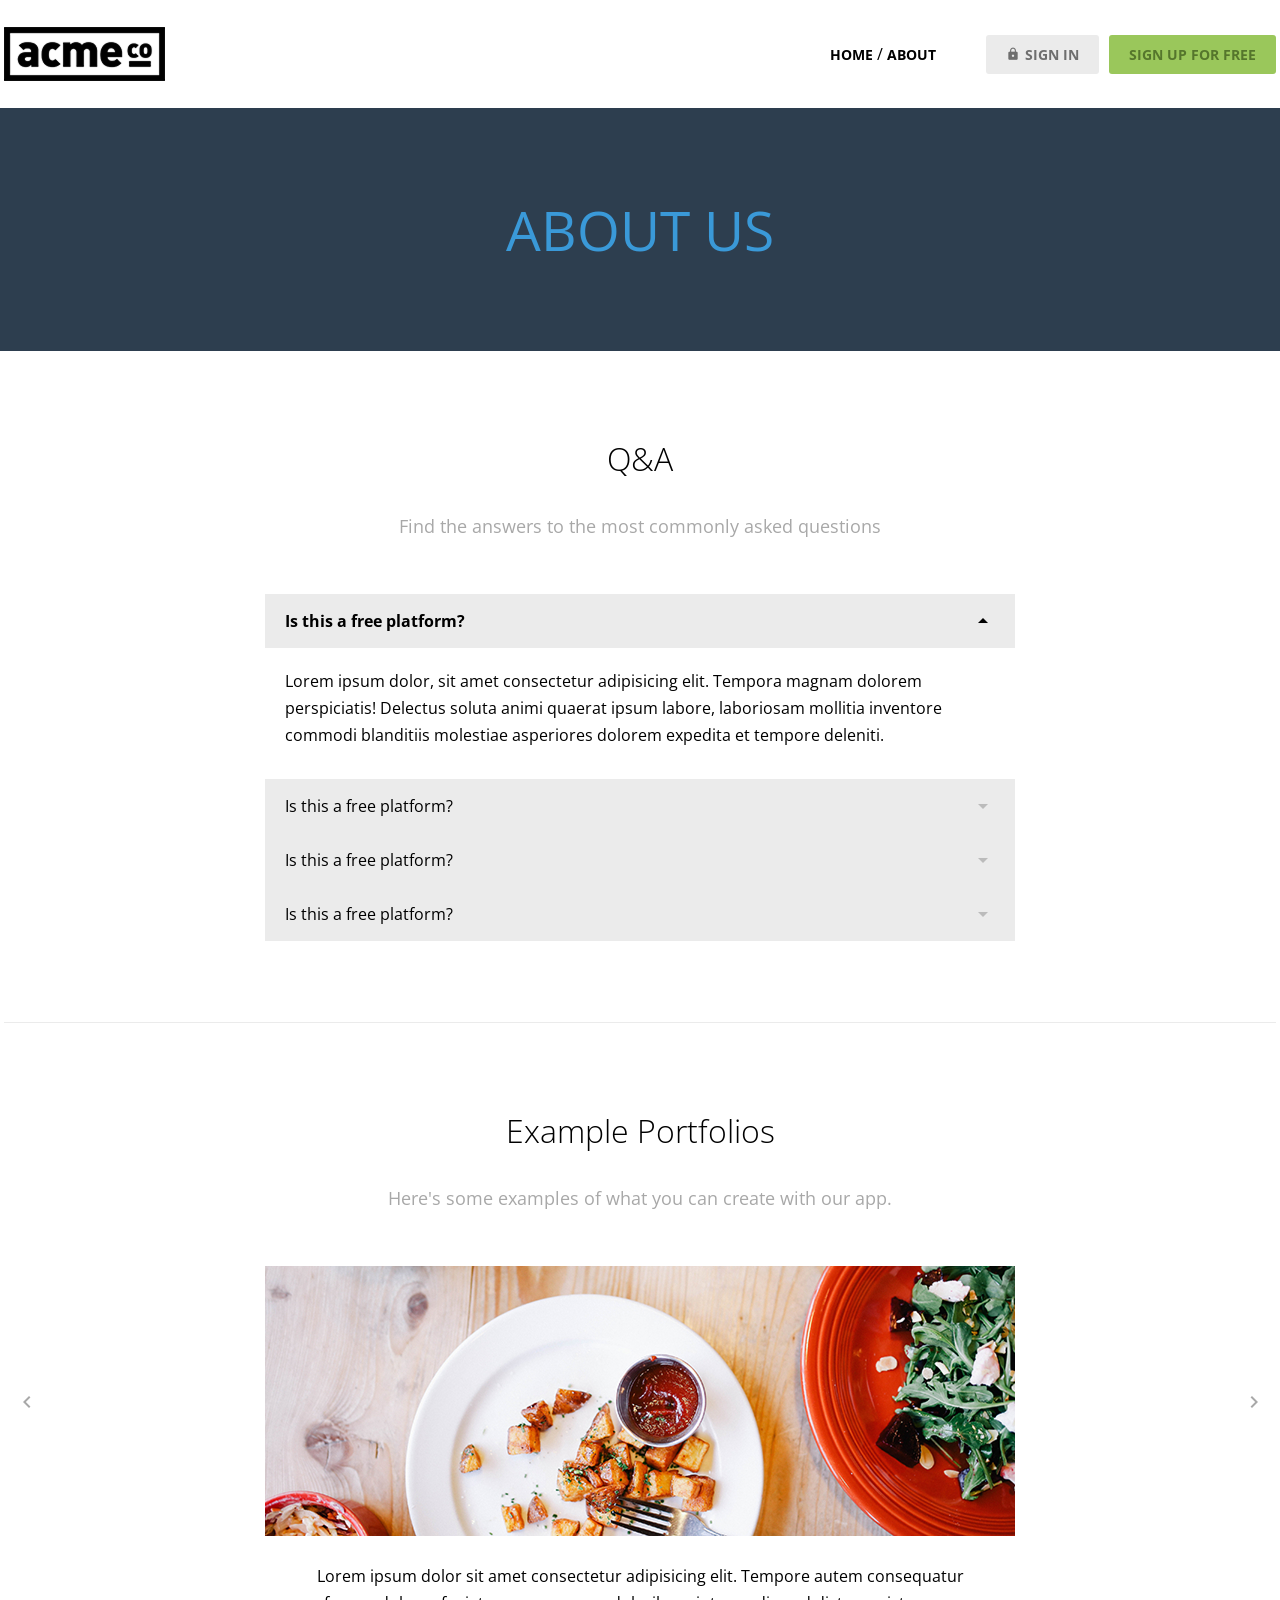
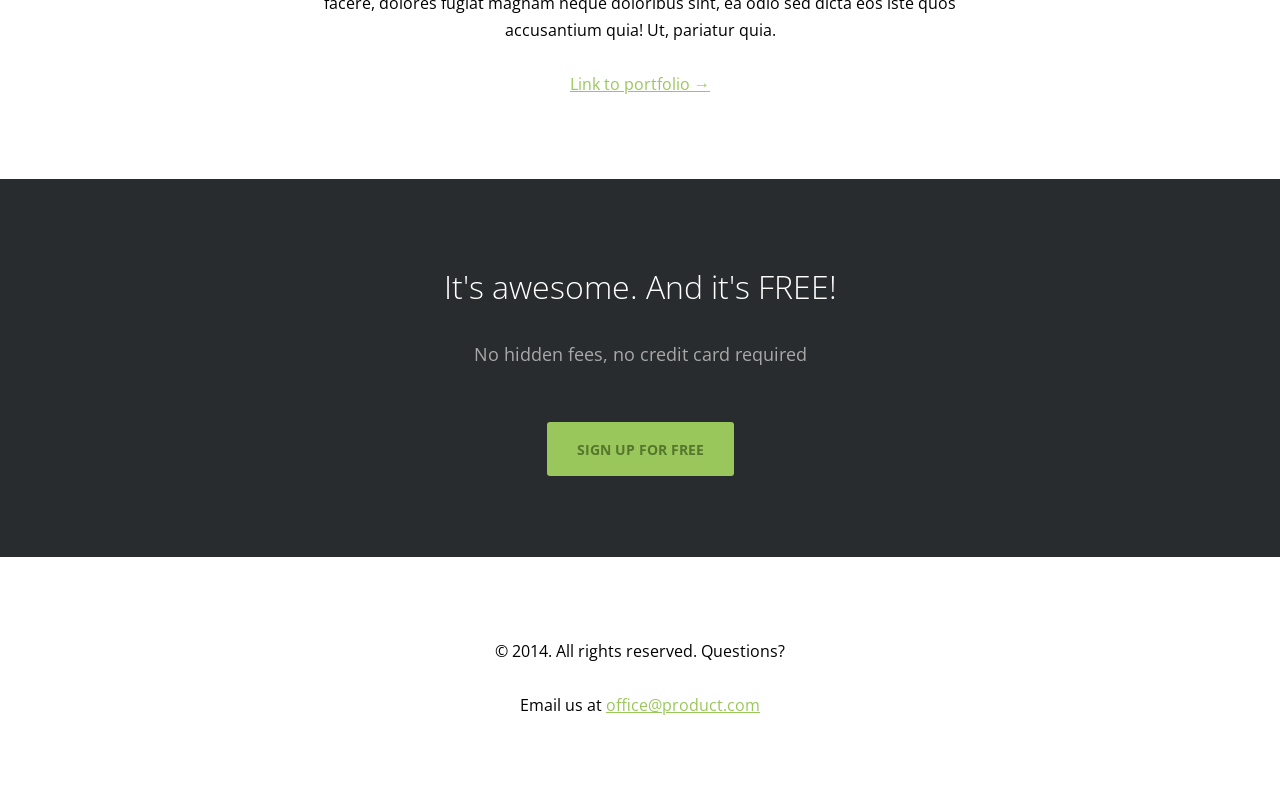
==== about.html @ 561adad9 "feat: About html/css add" ====
<!doctype html>
<html lang="en">

<head>
  <meta charset="UTF-8" />
  <meta name="viewport" content="width=device-width, initial-scale=1.0" />
  <title>About - ACME</title>
  <link rel="preconnect" href="https://fonts.googleapis.com" />
  <link rel="preconnect" href="https://fonts.gstatic.com" crossorigin />
  <link href="https://fonts.googleapis.com/css2?family=Open+Sans:ital,wght@0,300..800;1,300..800&display=swap"
    rel="stylesheet" />
  <link href="https://fonts.googleapis.com/icon?family=Material+Icons" rel="stylesheet" />
  <link rel="stylesheet" href="css/common.css" />
  <link rel="stylesheet" href="css/about.css" />
</head>

<body>
  <header>
    <div class="container d-flex justify-content-between align-items-center">
      <h1 class="logo">
        <a href="index.html">
          <img src="images/logo.png" alt="acme logo" />
          <span class="hidden">ACME</span>
        </a>
      </h1>
      <nav>
        <ul class="d-flex align-items-center">
          <li>
            <a href="" class="text-nav">home</a>
            /
            <a href="" class="text-nav">about</a>
          </li>
          <li>
            <a href="#" class="btn btn-secondary"><span class="material-icons">lock</span>sign in</a>
          </li>
          <li>
            <a href="#" class="btn btn-primary">sign up for free</a>
          </li>
        </ul>
      </nav>
    </div>
  </header>
  <main>
    <section class="hero inner-pd">
      <div class="container">
        <h2 class="text-heading-xl text-center">about us</h2>
      </div>
    </section>
    <section class="qna container inner-pd">
      <div class="header d-flex flex-column g-1">
        <h3 class="text-body-l">Q&amp;A</h3>
        <p class="text-body-m-plus">Find the answers to the most commonly asked questions</p>
      </div>
      <ul class="qnalist">
        <li class="active">
          <h4 class="question">
            Is this a free platform?
            <span class="material-icons">arrow_drop_down</span>
          </h4>
          <div class="answer">
            <p>
              Lorem ipsum dolor, sit amet consectetur adipisicing elit. Tempora magnam dolorem
              perspiciatis! Delectus soluta animi quaerat ipsum labore, laboriosam mollitia
              inventore commodi blanditiis molestiae asperiores dolorem expedita et tempore
              deleniti.
            </p>
          </div>
        </li>
        <li>
          <h4 class="question">
            Is this a free platform?
            <span class="material-icons">arrow_drop_down</span>
          </h4>
          <div class="answer">
            <p>
              Lorem ipsum dolor, sit amet consectetur adipisicing elit. Tempora magnam dolorem
              perspiciatis! Delectus soluta animi quaerat ipsum labore, laboriosam mollitia
              inventore commodi blanditiis molestiae asperiores dolorem expedita et tempore
              deleniti.
            </p>
          </div>
        </li>
        <li>
          <h4 class="question">
            Is this a free platform?
            <span class="material-icons">arrow_drop_down</span>
          </h4>
          <div class="answer">
            <p>
              Lorem ipsum dolor, sit amet consectetur adipisicing elit. Tempora magnam dolorem
              perspiciatis! Delectus soluta animi quaerat ipsum labore, laboriosam mollitia
              inventore commodi blanditiis molestiae asperiores dolorem expedita et tempore
              deleniti.
            </p>
          </div>
        </li>
        <li>
          <h4 class="question">
            Is this a free platform?
            <span class="material-icons">arrow_drop_down</span>
          </h4>
          <div class="answer">
            <p>
              Lorem ipsum dolor, sit amet consectetur adipisicing elit. Tempora magnam dolorem
              perspiciatis! Delectus soluta animi quaerat ipsum labore, laboriosam mollitia
              inventore commodi blanditiis molestiae asperiores dolorem expedita et tempore
              deleniti.
            </p>
          </div>
        </li>
      </ul>
    </section>
    <hr class="container" />
    <section class="portfolio slidewrapper container inner-pd">
      <div class="header d-flex flex-column g-1">
        <h3 class="text-body-l">Example Portfolios</h3>
        <p class="text-body-m-plus">Here's some examples of what you can create with our app.</p>
      </div>
      <ul class="slidecontainer">
        <li>
          <img src="images/portfolio_01.jpg" alt="portfolio_01" />
          <p>
            Lorem ipsum dolor sit amet consectetur adipisicing elit. Tempore autem consequatur
            facere, dolores fugiat magnam neque doloribus sint, ea odio sed dicta eos iste quos
            accusantium quia! Ut, pariatur quia.
          </p>
          <a href="" class="text-link">Link to portfolio &rarr;</a>
        </li>
        <li>
          <img src="images/portfolio_01.jpg" alt="portfolio_01" />
          <p>
            Lorem ipsum dolor sit amet consectetur adipisicing elit. Tempore autem consequatur
            facere, dolores fugiat magnam neque doloribus sint, ea odio sed dicta eos iste quos
            accusantium quia! Ut, pariatur quia.
          </p>
          <a href="" class="text-link">Link to portfolio &rarr;</a>
        </li>
        <li>
          <img src="images/portfolio_01.jpg" alt="portfolio_01" />
          <p>
            Lorem ipsum dolor sit amet consectetur adipisicing elit. Tempore autem consequatur
            facere, dolores fugiat magnam neque doloribus sint, ea odio sed dicta eos iste quos
            accusantium quia! Ut, pariatur quia.
          </p>
          <a href="" class="text-link">Link to portfolio &rarr;</a>
        </li>
      </ul>
      <button type="button" class="button prev">
        <span class="material-icons">chevron_left</span>
      </button>
      <button type="button" class="button next">
        <span class="material-icons">chevron_right</span>
      </button>
    </section>
    <section class="cta inner-pd d-flex flex-column align-items-center g-2">
      <div class="content d-flex flex-column g-1">
        <h3 class="text-body-l">It's awesome. And it's FREE!</h3>
        <p class="text-body-m-plus">No hidden fees, no credit card required</p>
      </div>
      <a href="#" class="btn btn-primary big">sign up for free</a>
    </section>
  </main>
  <footer class="inner-pd d-flex flex-column align-items-center g-1">
    <p>&copy; 2014. All rights reserved. Questions?</p>
    <p>Email us at <a href="#" class="text-link">office@product.com</a></p>
  </footer>
</body>

</html>
---- css/common.css ----
@import url("normalize.css");
@import url("reset.css");
@import url("flex-utility.css");

:root {
  /* Layout */
  --base-unit: 27px;
  --base-font: 16px;

  /* Color styles */
  --black: rgba(44, 44, 44, 1);
  --light--gray: rgba(168, 168, 168, 1);
  --medium--gray: rgba(110, 110, 110, 1);
  --super--light--gray: rgba(235, 235, 235, 1);
  --primary: rgba(154, 199, 91, 1);
  --secondary: rgba(85, 118, 44, 1);
  --white: rgba(255, 255, 255, 1);
  --hero: rgba(45, 62, 79, 1);
  --hero--title: rgba(58, 153, 216, 1);
  --medium-blue: rgba(67, 156, 207, 1);
  --light-blue: rgba(72, 157, 205, 1);
  --c-t-a: rgba(41, 44, 46, 1);

  /* Text-size styles */
  --heading--x-l: calc(var(--base-font) * 3.4375);
  --body--l: calc(var(--base-font) * 2);
  --heading--s: calc(var(--base-font) * 1.5);
  --body--m: var(--base-font);
  --nav--item: calc(var(--base-font) * 0.875);
  --body--m-plus: calc(var(--base-font) * 1.125);
  --link: var(--base-font);
  --button---secondary: calc(var(--base-font) * 0.875);
  --button---primary: calc(var(--base-font) * 0.875);
}

body {
  /* font-family: "Open Sans", sans-serif;
  font-size:var(--base-font);
  line-height:var(--base-unit); */
  font:
    var(--base-font)/var(--base-unit) "Open Sans",
    sans-serif;
}

/* 폰트 위계 */
.text-heading-xl {
  font-size: var(--heading--x-l);
  line-height: calc(var(--base-unit) * 3);
  color: var(--hero--title);
  text-transform: uppercase;
  letter-spacing: 2%;
}

.text-heading-s {
  font-size: var(--heading--s);
  line-height: var(--base-unit);
}

.text-body-l {
  font-size: var(--body--l);
  line-height: calc(var(--base-unit) * 2);
  font-weight: 300;
  text-align: center;
}

.text-body-m {
  font-size: var(--body--m);
  line-height: var(--base-unit);
}

.text-body-m-plus {
  font-size: var(--body--m-plus);
  line-height: var(--base-unit);
  text-align: center;
  color: var(--light--gray);
}
.text-nav {
  font-size: var(--nav--item);
  font-weight: bold;
  text-transform: uppercase;
}
/* 링크 버튼 */
.btn {
  height: 39px;
  background: var(--super--light--gray);
  border-radius: 3px;
  padding: 0 20px;
  display: inline-flex;
  color: var(--medium--gray);
  align-items: center;
  font-size: calc(var(--base-font) * 0.875);
  font-weight: bold;
  gap: 5px;
  text-transform: uppercase;
}
.btn .material-icons {
  font-size: 14px;
}
.btn-primary {
  background: var(--primary);
  color: var(--secondary);
}
.btn.big {
  height: calc(var(--base-unit) * 2);
  padding: 0 30px;
}

/* 폼 요소 */
.hero {
  background: var(--hero);
}
form {
  width: 350px;
  display: flex;
  flex-direction: column;
  gap: 10px;
}
form .field {
  height: calc(var(--base-unit) * 2);
  background: var(--white);
  border-radius: 3px;
  padding: 0 20px;
  display: flex;
  align-items: center;
  color: var(--light--gray);
}
form .field input {
  font-style: italic;
  color: var(--black);
}
form .field input::placeholder {
  color: var(--super--light--gray);
}
form button {
  height: calc(var(--base-unit) * 2);
  border-radius: 3px;
  display: flex;
  align-items: center;
  justify-content: center;
  color: var(--white);
  font-size: calc(var(--base-font) * 1.125);
  text-transform: uppercase;
  font-weight: bold;
  border: 1px solid var(--white);
}
/* 레이아웃 */
.container {
  width: 1272px;
  margin: 0 auto;
}
.inner-pd {
  padding: calc(var(--base-unit) * 3) 0;
}
.inner-top-pd {
  padding-top: calc(var(--base-unit) * 3);
}
.hidden {
  position: absolute;
  clip-path: inset(50%);
  width: 1px;
  height: 1px;
  overflow: hidden;
}

hr {
  border: none;
  /* border-top:1px solid var(--super--light--gray); */
  height: 1px;
  background: var(--super--light--gray);
}

.text-link {
  text-decoration: underline;
  color: var(--primary);
}
section .header {
  margin-bottom: calc(var(--base-unit) * 2);
}

/* 헤더 */
body > header {
  background: var(--white);
  padding: var(--base-unit) 0;
  box-shadow: 0 4px 5px rgba(0, 0, 0, 0.1);
}

header nav ul {
  gap: 10px;
}
header nav ul li:first-child {
  margin-right: 40px;
}

/* 슬라이드 */
.slidewrapper {
  position: relative;
  overflow: hidden;
}
.slidecontainer {
  width: 300%; /* js 부모 너비파악, 슬라이드 개수 파악, 너비 계산 지정할 예정 */
  display: flex;
  transition: 0.3s ease-out;
}
.slidecontainer li {
  width: 100%;
  display: flex;
  flex-direction: column;
  align-items: center;
  gap: var(--base-unit);
}
.slidecontainer li > p {
  width: 700px;
  text-align: center;
}
.slidewrapper button {
  width: 45px;
  height: 45px;
  display: flex;
  justify-content: center;
  align-items: center;
  color: var(--light--gray);
  cursor: pointer;
  position: absolute;
  top: 50%;
  transform: translateY(-50%);
}
.slidewrapper button.prev {
  left: 0;
}
.slidewrapper button.next {
  right: 0;
}

/* CTA */
.cta {
  background: var(--c-t-a);
}
.cta h3 {
  color: var(--white);
}
---- css/about.css ----
.qnalist {
  width: 750px;
  margin: 0 auto;
}
.qnalist li.active .question span {
  opacity: 1;
  transform: rotate(180deg);
}
.qnalist .question {
  display: flex;
  height: calc(var(--base-unit) * 2);
  padding: 0 20px;
  justify-content: space-between;
  align-items: center;
  background: var(--super--light--gray);
}
.qnalist .question span {
  opacity: 0.2;
  color: #000;
  transition: 0.35s;
}
.qnalist .answer {
  display: flex;
  height: 0;
  padding: 0 20px;
  flex-direction: column;
  gap: 27px;
  overflow: hidden;
  transition: 0.35s;
}
.qnalist li.active .question {
  font-weight: bold;
}
.qnalist li.active .answer {
  height: auto;
  padding: 20px 20px 30px;
}
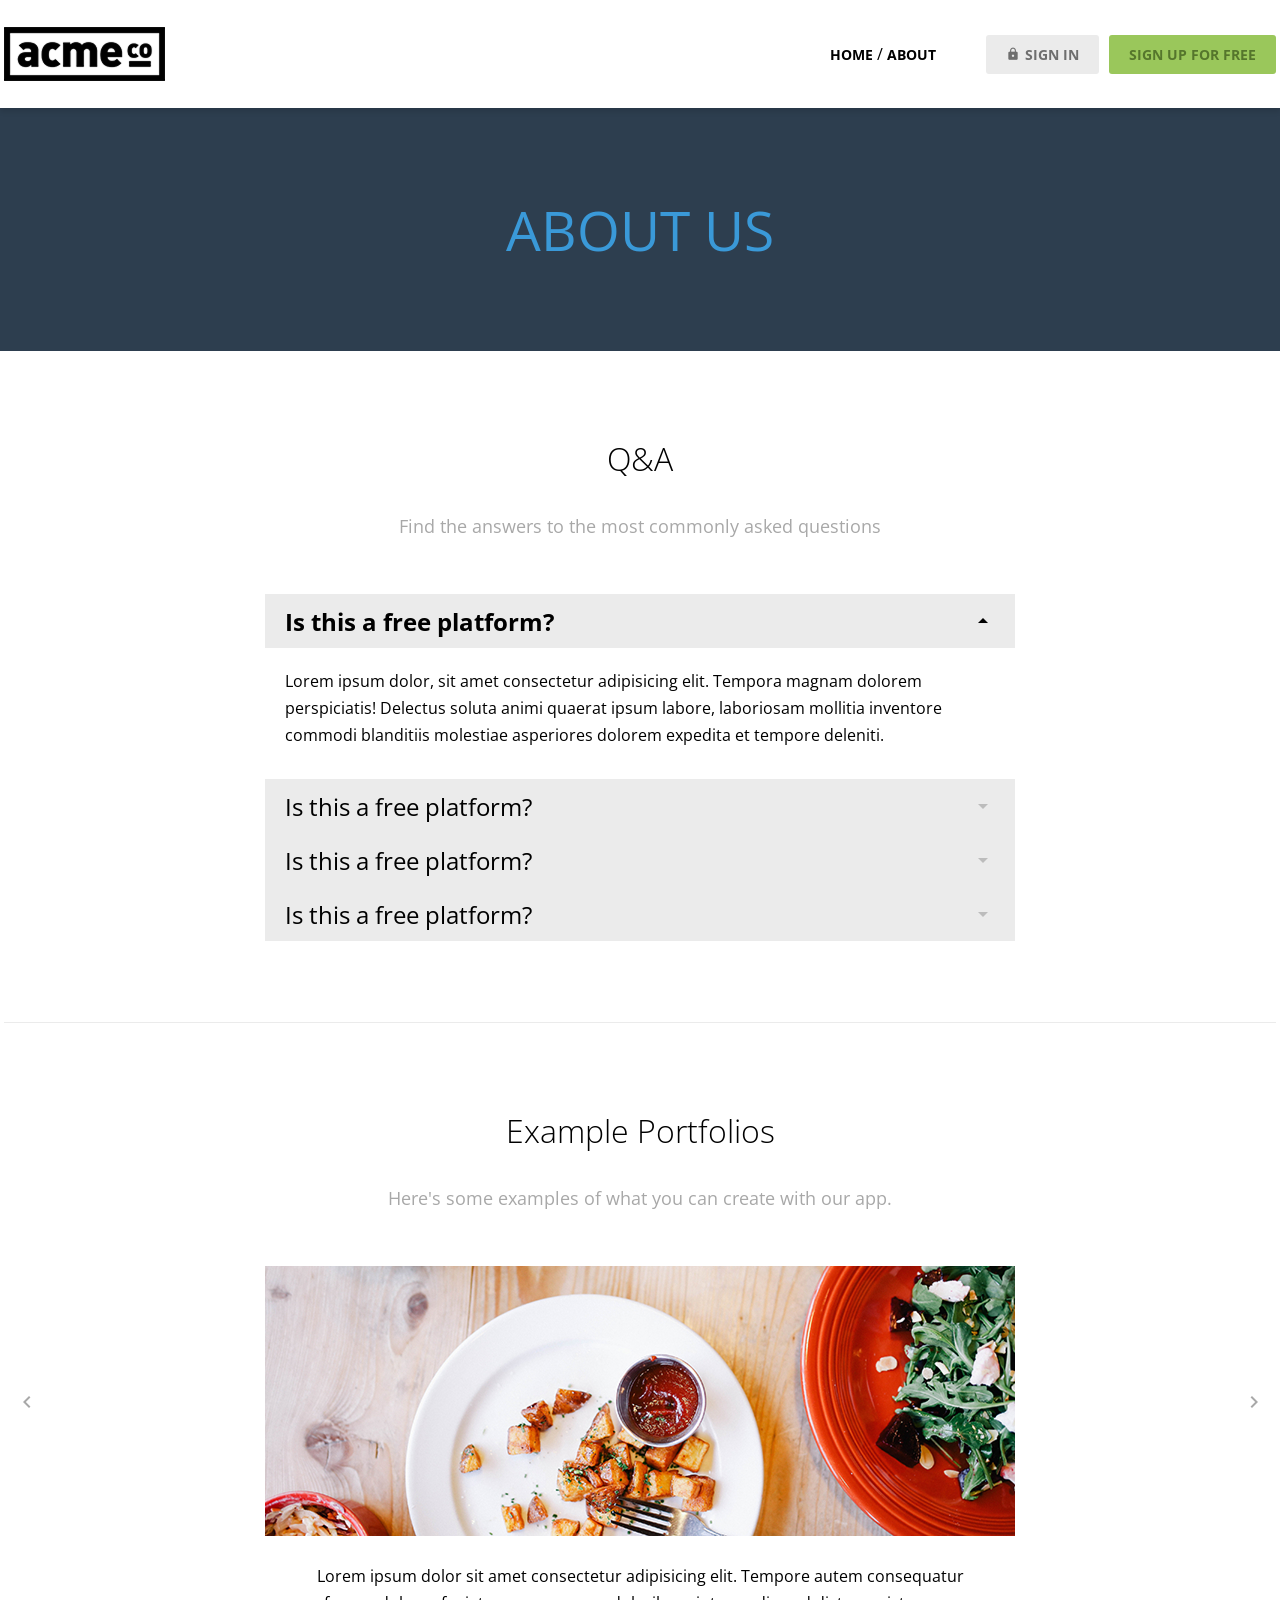
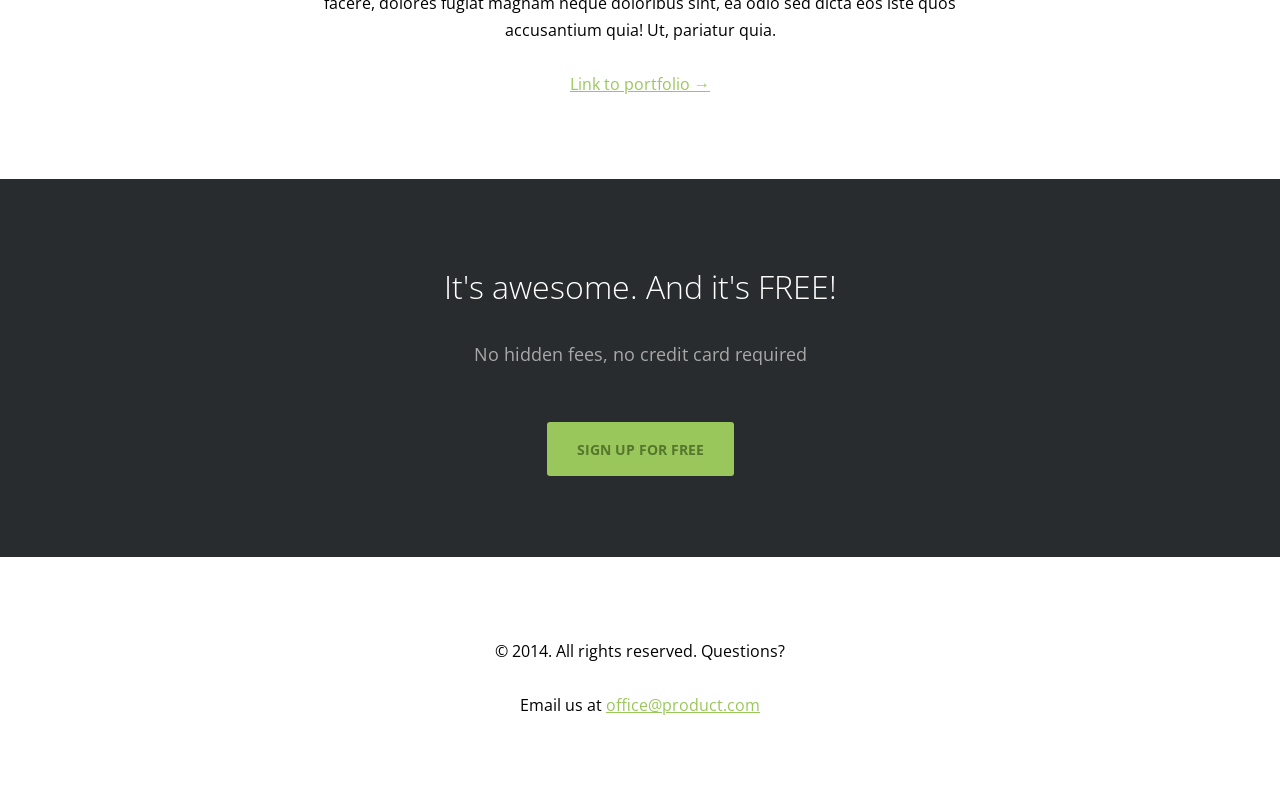
==== commit acf7fabc: "update" ====
--- a/about.html
+++ b/about.html
@@ -26,15 +26,15 @@
       <nav>
         <ul class="d-flex align-items-center">
           <li>
-            <a href="" class="text-nav">home</a>
+            <a href="index.html" class="text-nav">home</a>
             /
-            <a href="" class="text-nav">about</a>
+            <a href="about.html" class="text-nav">about</a>
           </li>
           <li>
-            <a href="#" class="btn btn-secondary"><span class="material-icons">lock</span>sign in</a>
+            <a href="signin.html" class="btn btn-secondary"><span class="material-icons">lock</span>sign in</a>
           </li>
           <li>
-            <a href="#" class="btn btn-primary">sign up for free</a>
+            <a href="signup.html" class="btn btn-primary">sign up for free</a>
           </li>
         </ul>
       </nav>
@@ -52,61 +52,69 @@
         <p class="text-body-m-plus">Find the answers to the most commonly asked questions</p>
       </div>
       <ul class="qnalist">
-        <li class="active">
-          <h4 class="question">
-            Is this a free platform?
-            <span class="material-icons">arrow_drop_down</span>
-          </h4>
-          <div class="answer">
-            <p>
-              Lorem ipsum dolor, sit amet consectetur adipisicing elit. Tempora magnam dolorem
-              perspiciatis! Delectus soluta animi quaerat ipsum labore, laboriosam mollitia
-              inventore commodi blanditiis molestiae asperiores dolorem expedita et tempore
-              deleniti.
-            </p>
-          </div>
+        <li>
+          <details open>
+            <summary class="question">
+              <span>Is this a free platform?</span>
+              <span class="material-icons">arrow_drop_down</span>
+            </summary>
+            <div class="answer">
+              <p>
+                Lorem ipsum dolor, sit amet consectetur adipisicing elit. Tempora magnam dolorem
+                perspiciatis! Delectus soluta animi quaerat ipsum labore, laboriosam mollitia
+                inventore commodi blanditiis molestiae asperiores dolorem expedita et tempore
+                deleniti.
+              </p>
+            </div>
+          </details>
         </li>
         <li>
-          <h4 class="question">
-            Is this a free platform?
-            <span class="material-icons">arrow_drop_down</span>
-          </h4>
-          <div class="answer">
-            <p>
-              Lorem ipsum dolor, sit amet consectetur adipisicing elit. Tempora magnam dolorem
-              perspiciatis! Delectus soluta animi quaerat ipsum labore, laboriosam mollitia
-              inventore commodi blanditiis molestiae asperiores dolorem expedita et tempore
-              deleniti.
-            </p>
-          </div>
+          <details>
+            <summary class="question">
+              <span>Is this a free platform?</span>
+              <span class="material-icons">arrow_drop_down</span>
+            </summary>
+            <div class="answer">
+              <p>
+                Lorem ipsum dolor, sit amet consectetur adipisicing elit. Tempora magnam dolorem
+                perspiciatis! Delectus soluta animi quaerat ipsum labore, laboriosam mollitia
+                inventore commodi blanditiis molestiae asperiores dolorem expedita et tempore
+                deleniti.
+              </p>
+            </div>
+          </details>
         </li>
         <li>
-          <h4 class="question">
-            Is this a free platform?
-            <span class="material-icons">arrow_drop_down</span>
-          </h4>
-          <div class="answer">
-            <p>
-              Lorem ipsum dolor, sit amet consectetur adipisicing elit. Tempora magnam dolorem
-              perspiciatis! Delectus soluta animi quaerat ipsum labore, laboriosam mollitia
-              inventore commodi blanditiis molestiae asperiores dolorem expedita et tempore
-              deleniti.
-            </p>
-          </div>
+          <details>
+            <summary class="question">
+              <span>Is this a free platform?</span>
+              <span class="material-icons">arrow_drop_down</span>
+            </summary>
+            <div class="answer">
+              <p>
+                Lorem ipsum dolor, sit amet consectetur adipisicing elit. Tempora magnam dolorem
+                perspiciatis! Delectus soluta animi quaerat ipsum labore, laboriosam mollitia
+                inventore commodi blanditiis molestiae asperiores dolorem expedita et tempore
+                deleniti.
+              </p>
+            </div>
+          </details>
         </li>
         <li>
-          <h4 class="question">
-            Is this a free platform?
-            <span class="material-icons">arrow_drop_down</span>
-          </h4>
-          <div class="answer">
-            <p>
-              Lorem ipsum dolor, sit amet consectetur adipisicing elit. Tempora magnam dolorem
-              perspiciatis! Delectus soluta animi quaerat ipsum labore, laboriosam mollitia
-              inventore commodi blanditiis molestiae asperiores dolorem expedita et tempore
-              deleniti.
-            </p>
-          </div>
+          <details>
+            <summary class="question">
+              <span>Is this a free platform?</span>
+              <span class="material-icons">arrow_drop_down</span>
+            </summary>
+            <div class="answer">
+              <p>
+                Lorem ipsum dolor, sit amet consectetur adipisicing elit. Tempora magnam dolorem
+                perspiciatis! Delectus soluta animi quaerat ipsum labore, laboriosam mollitia
+                inventore commodi blanditiis molestiae asperiores dolorem expedita et tempore
+                deleniti.
+              </p>
+            </div>
+          </details>
         </li>
       </ul>
     </section>
@@ -164,6 +172,8 @@
     <p>&copy; 2014. All rights reserved. Questions?</p>
     <p>Email us at <a href="#" class="text-link">office@product.com</a></p>
   </footer>
+  <script src="js/main.js"></script>
+  <script src="js/about.js"></script>
 </body>
 
 </html>
--- a/css/common.css
+++ b/css/common.css
@@ -124,9 +124,17 @@
   align-items: center;
   color: var(--light--gray);
 }
+form .field label {
+  display: flex;
+}
 form .field input {
   font-style: italic;
   color: var(--black);
+  width: 100%;
+  outline: none;
+}
+form .field:focus-within {
+  box-shadow: inset 0 0 5px rgba(72, 0, 255, 0.7);
 }
 form .field input::placeholder {
   color: var(--super--light--gray);
@@ -182,6 +190,13 @@
   background: var(--white);
   padding: var(--base-unit) 0;
   box-shadow: 0 4px 5px rgba(0, 0, 0, 0.1);
+  position: sticky;
+  top: 0;
+  transition: 0.3s ease-out;
+}
+
+body > header.fixed {
+  padding: calc(var(--base-unit) / 2) 0;
 }
 
 header nav ul {
@@ -237,4 +252,4 @@
 }
 .cta h3 {
   color: var(--white);
-}+}
--- a/css/about.css
+++ b/css/about.css
@@ -2,7 +2,22 @@
   width: 750px;
   margin: 0 auto;
 }
-.qnalist li.active .question span {
+.qnalist details {
+  interpolate-size: allow-keywords;
+}
+.qnalist details::details-content {
+  block-size: 0;
+  opacity: 0;
+  overflow: hidden;
+  transition:
+    block-size 0.35s ease,
+    opacity 0.35s ease;
+}
+.qnalist details[open]::details-content {
+  block-size: auto;
+  opacity: 1;
+}
+.qnalist details[open] .question .material-icons {
   opacity: 1;
   transform: rotate(180deg);
 }
@@ -13,25 +28,28 @@
   justify-content: space-between;
   align-items: center;
   background: var(--super--light--gray);
+  cursor: pointer;
+  font-size: var(--heading--s);
+  line-height: var(--base-unit);
 }
-.qnalist .question span {
+.qnalist .question::-webkit-details-marker {
+  display: none;
+}
+.qnalist .question::marker {
+  content: "";
+}
+.qnalist .question .material-icons {
   opacity: 0.2;
   color: #000;
   transition: 0.35s;
 }
 .qnalist .answer {
   display: flex;
-  height: 0;
-  padding: 0 20px;
+  padding: 20px 20px 30px;
   flex-direction: column;
   gap: 27px;
-  overflow: hidden;
-  transition: 0.35s;
+  box-sizing: border-box;
 }
-.qnalist li.active .question {
+.qnalist details[open] .question {
   font-weight: bold;
 }
-.qnalist li.active .answer {
-  height: auto;
-  padding: 20px 20px 30px;
-}
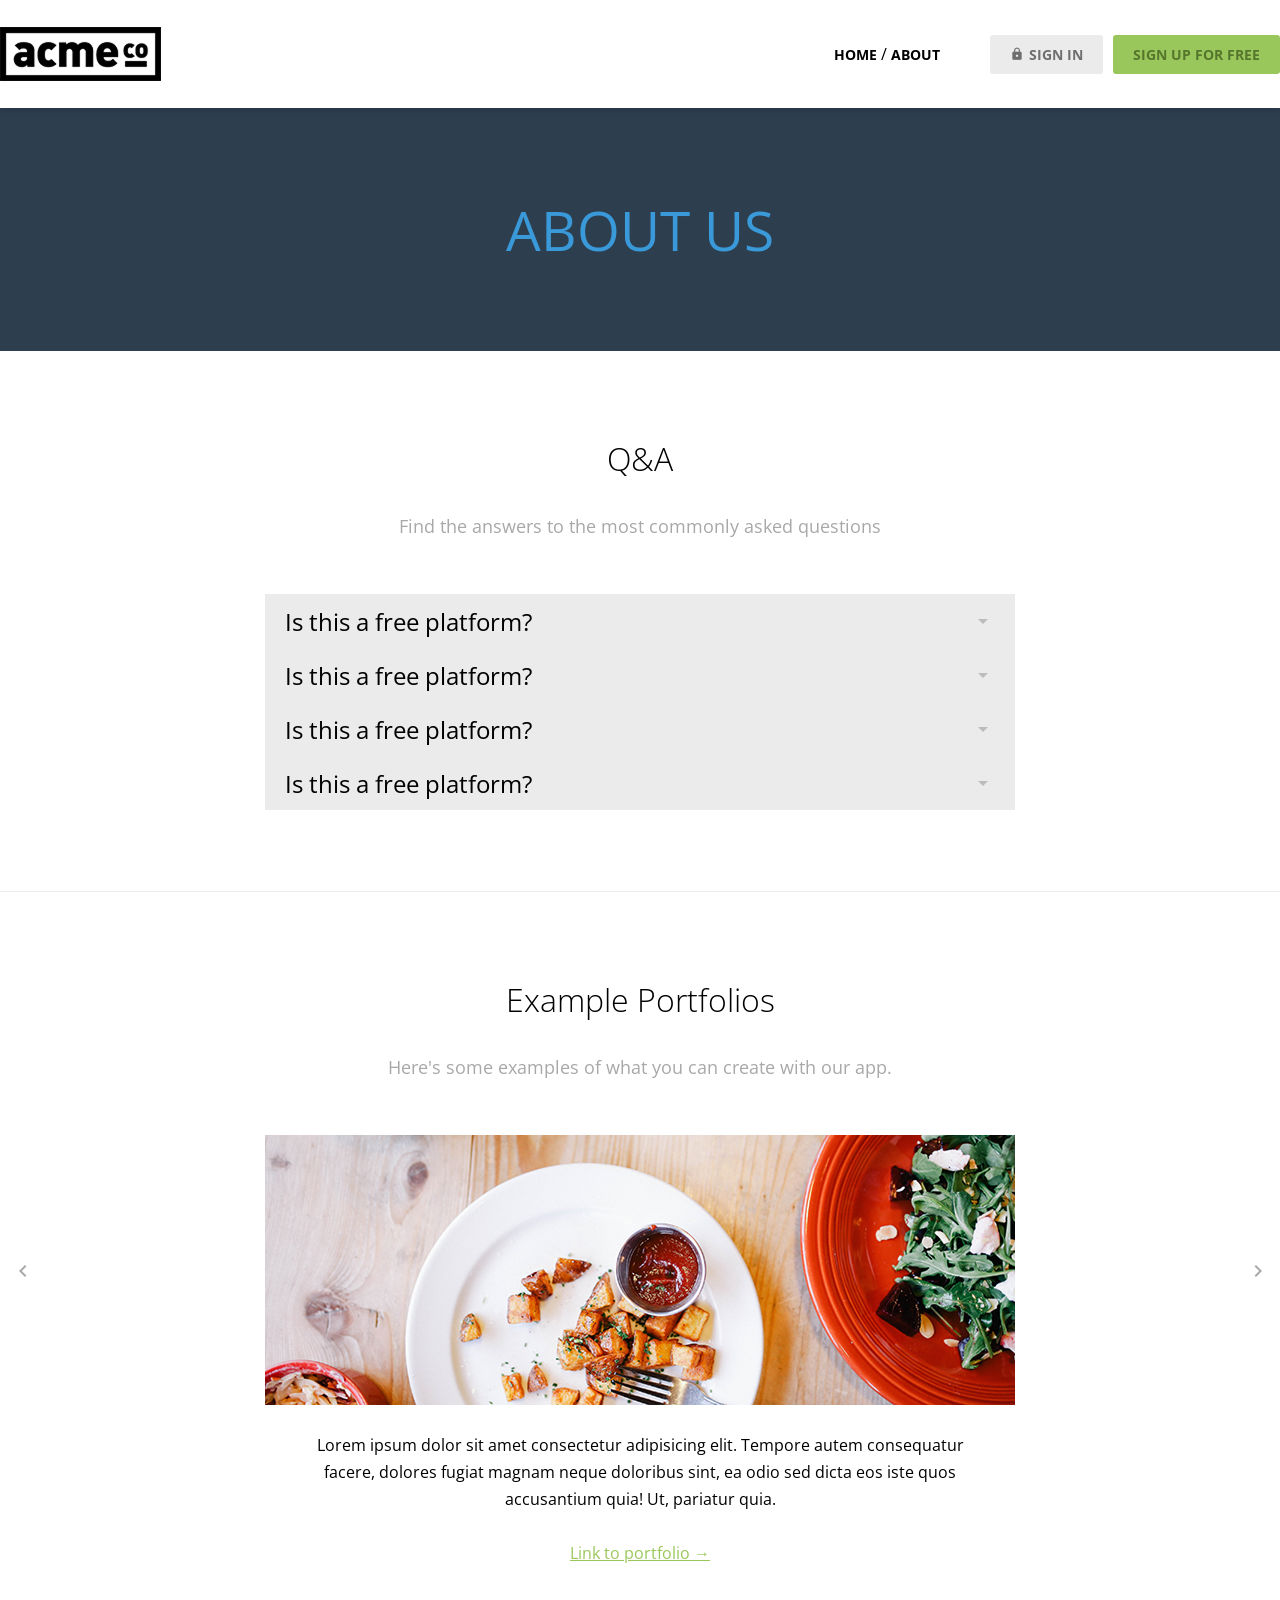
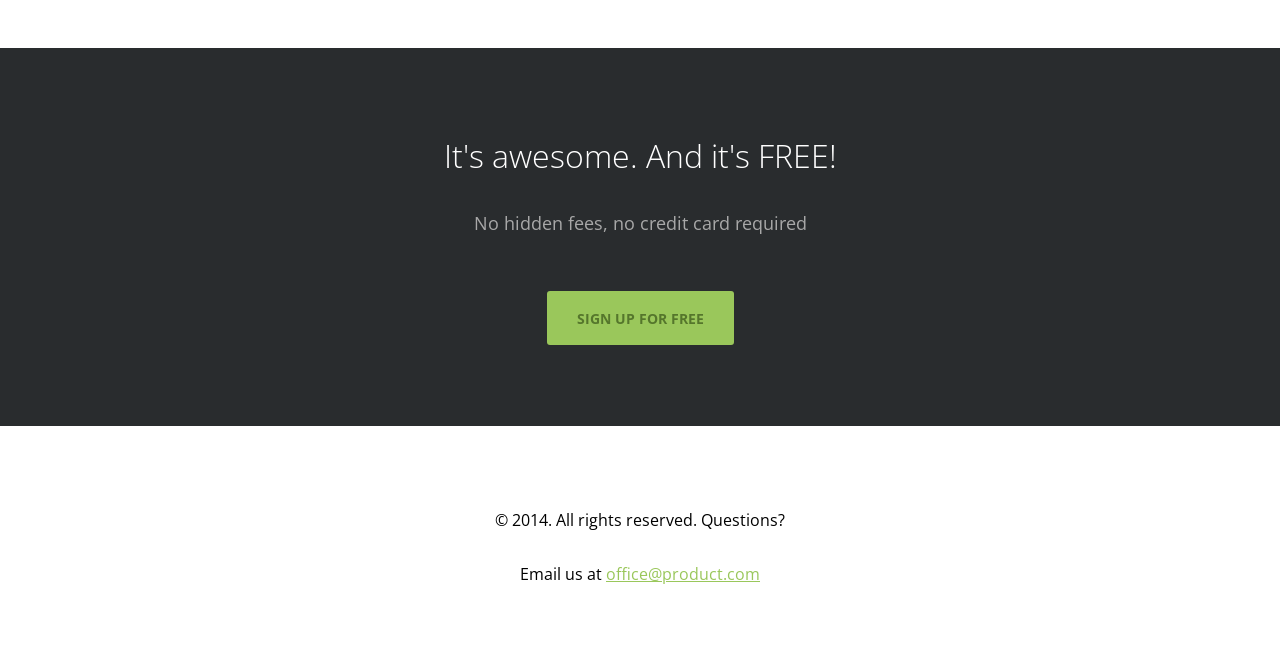
==== commit b8fdef1a: "feat:feedback 함수 추가" ====
--- a/about.html
+++ b/about.html
@@ -53,7 +53,7 @@
       </div>
       <ul class="qnalist">
         <li>
-          <details open>
+          <details>
             <summary class="question">
               <span>Is this a free platform?</span>
               <span class="material-icons">arrow_drop_down</span>
--- a/css/common.css
+++ b/css/common.css
@@ -153,7 +153,8 @@
 }
 /* 레이아웃 */
 .container {
-  width: 1272px;
+  max-width: 100%;
+  width: 100%;
   margin: 0 auto;
 }
 .inner-pd {
